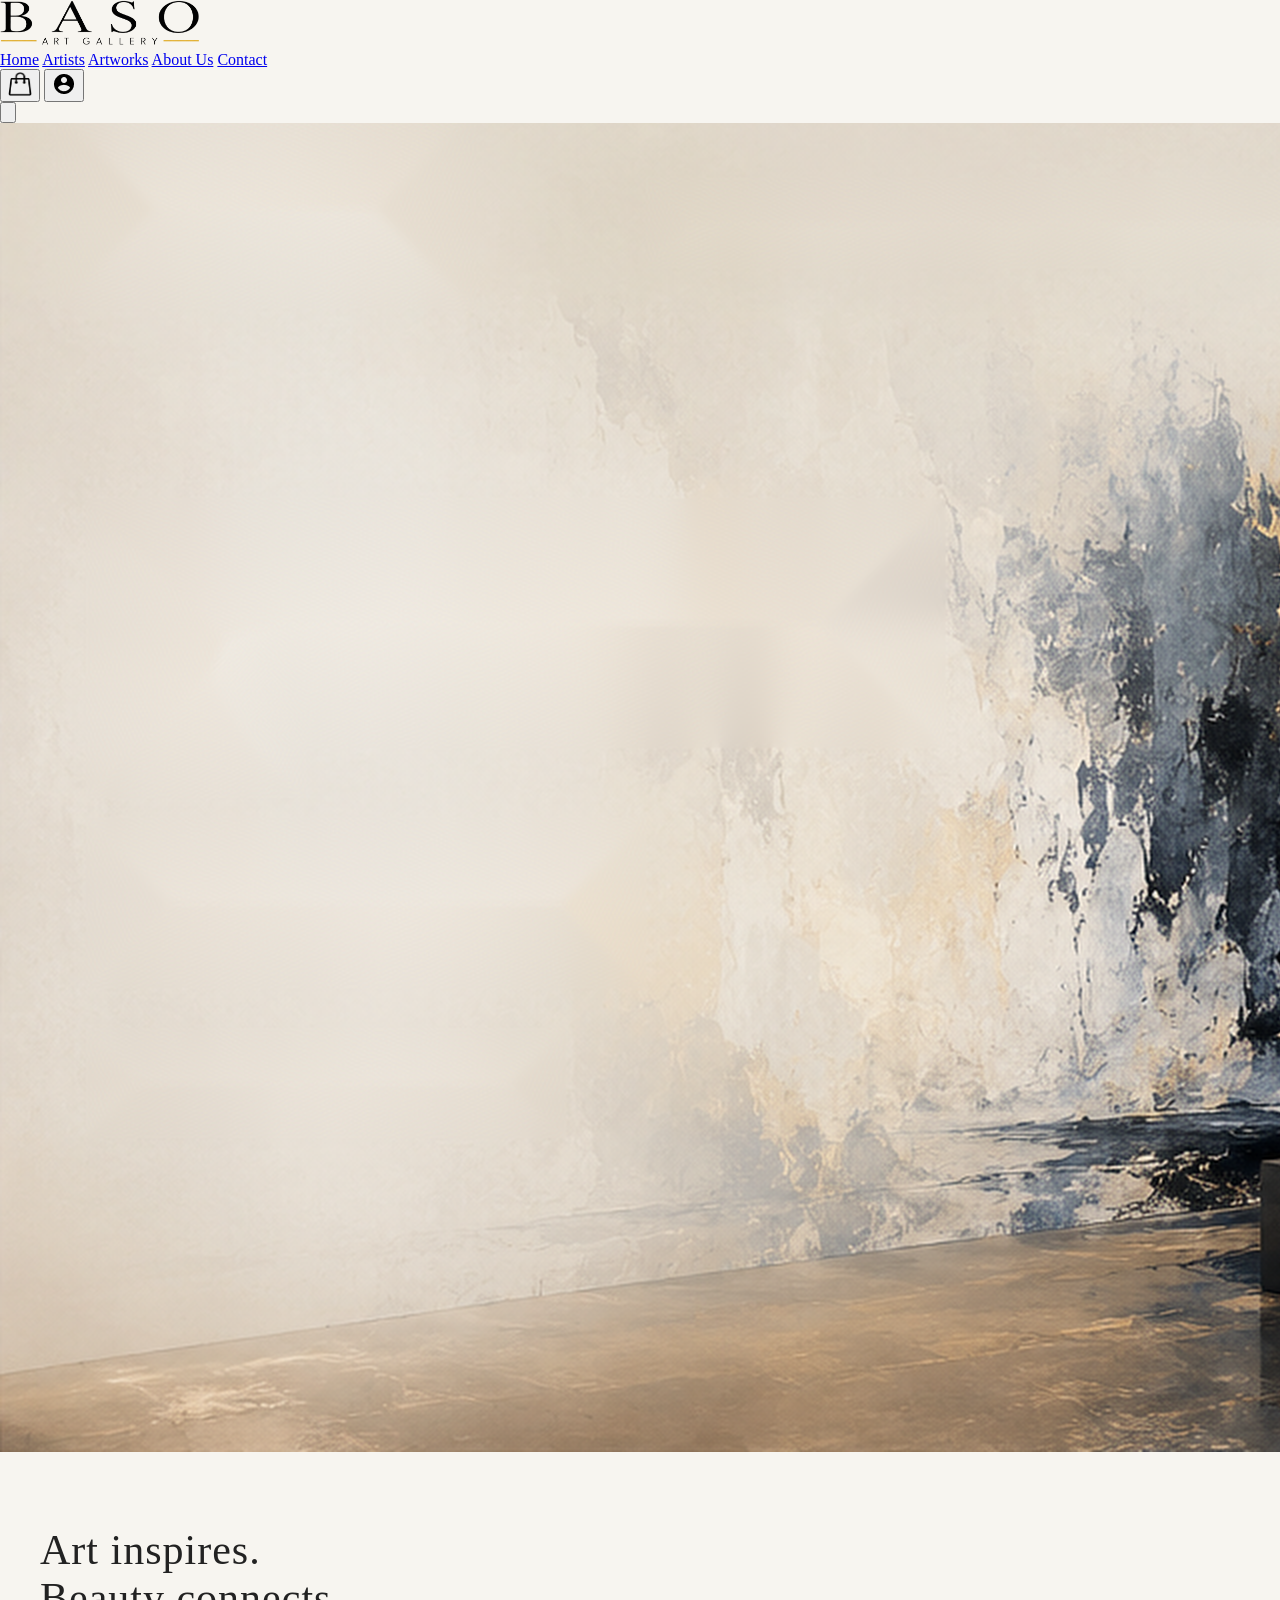
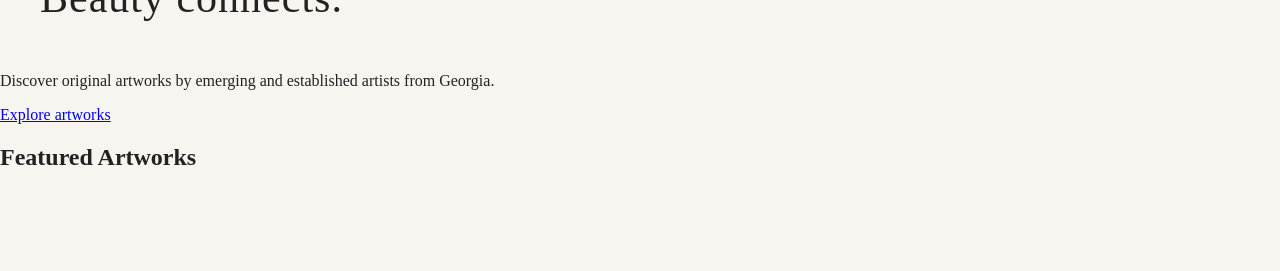
==== index.html @ 48e8dcdf "Initial commit" ====
<!DOCTYPE html>
<html lang="en">
<head>
<meta charset="UTF-8">
<meta name="viewport" content="width=device-width, initial-scale=1.0">
<title>BASO Art Gallery</title>
<link rel="stylesheet" href="styles.css">
</head>
<body>

<!-- ===== HEADER ===== -->
<header class="site-header">
  <div class="header-inner">
    <a href="#" class="logo">
      <img src="images/logo-for-light.png" width="200" alt="BASO Art Gallery Logo">
    </a>

    
    <nav class="main-nav" id="main-nav">
      <a href="#home" class="active">Home</a>
      <a href="#artists">Artists</a>
      <a href="#artworks">Artworks</a>
      <a href="#about">About Us</a>
      <a href="#contact">Contact</a>
    </nav>

    <div class="add-icons">
      <button class="shopping-cart" aria-label="View cart">
        <img src="images/shopping-bag.png" width="24" height="24" alt="Cart Icon">
      </button>
      <button class="Account" aria-label="View account">
        <img src="images/user-logo.png" width="24" height="24" alt="User Icon">
      </button>
    </div>

    <div class="header-actions">
      <button class="icon-btn menu-toggle" id="menu-toggle" aria-label="Open menu" aria-expanded="false">
        <svg viewBox="0 0 24 24" fill="none" stroke="currentColor" stroke-width="1.5"><path d="M3 6h18M3 12h18M3 18h18"/></svg>
      </button>
    </div>
  </div>
</header>


<!-- ===== HERO ===== -->
<section class="hero" id="home">
  <div class="hero-media">
    <img src="images/hero-image.png" alt="A minimalist gallery space with an abstract painting on display">
  </div>
  <div class="hero-content">
    <h1>Art inspires.<br>Beauty connects.</h1>
    <p>Discover original artworks by emerging and established artists from Georgia.</p>
    <a href="artworks.html" class="btn btn-dark">Explore artworks</a>
  </div>
</section>

<!-- ===== FEATURED ARTWORKS ===== -->
<section class="featured-artworks" id="artworks">
  <h2>Featured Artworks</h2>
  <div id="artworks-container"></div>
</section>

<script src="script.js"></script>
</body>
</html>
---- styles.css ----
:root {
  --cream:      #F5F1E9;
  --cream-dark: #EDE7DA;
  --ink:        #1C1B19;
  --ink-soft:   #4A4741;
  --line:       #DDD5C5;
  --clay:       #B5652E;
  --gold:       #C79A4B;


  --container: 1240px;
  --gap: clamp(1.5rem, 4vw, 3rem);
  --section-height: 90vh;
}

html {
  scroll-behavior: smooth;
}








/* ARTWORKS PAGE STYLES */
* {
  box-sizing: border-box;
}

body {
  margin: 0;
  background: #f7f5f0;
  color: #222;
  font-family: Georgia, "Times New Roman", serif;
}

/* PAGE */

h1 {
  max-width: 1400px;
  margin: 70px auto 50px;
  padding: 0 40px;
  font-size: 42px;
  font-weight: 400;
  letter-spacing: 1px;
}

/* ARTWORK GALLERY */

#artworks-container {
  max-width: 1400px;
  margin: 0 auto;
  padding: 0 40px 80px;

  display: grid;
  grid-template-columns: repeat(3, 1fr);
  gap: 30px 35px;
}

/* ARTWORK CARD */

.artwork-card {
  min-width: 0;
}

/* IMAGE */

.artwork-card img {
  width: 100%;
  height: 430px;
  object-fit: contain;
  display: block;

  transition: opacity 0.3s ease;
}

.artwork-card img:hover {
  opacity: 0.88;
}

/* INFORMATION */

.artwork-card h2 {
  margin: 18px 0 8px;
  font-size: 21px;
  font-weight: 400;
  line-height: 1;
}

.artwork-card p {
  margin: 4px 0;

  font-family: Arial, Helvetica, sans-serif;
  font-size: 13px;
  line-height: 1.5;
  color: #666;
}

/* PRICE */

.artwork-card p:last-child {
  margin-top: 12px;
  color: #222;
  font-size: 14px;
}

/* TABLET */

@media (max-width: 900px) {

  h1 {
    margin-top: 50px;
    padding: 0 25px;
    font-size: 36px;
  }

  #artworks-container {
    padding: 0 25px 60px;
    grid-template-columns: repeat(2, 1fr);
    gap: 50px 25px;
  }

  .artwork-card img {
    height: 380px;
  }
}

/* MOBILE */

@media (max-width: 600px) {

  h1 {
    margin: 35px 0;
    padding: 0 20px;
    font-size: 30px;
  }

  #artworks-container {
    padding: 0 20px 50px;
    grid-template-columns: 1fr;
    gap: 45px;
  }

  .artwork-card img {
    height: auto;
    max-height: none;
  }

  .artwork-card h2 {
    font-size: 20px;
  }
}
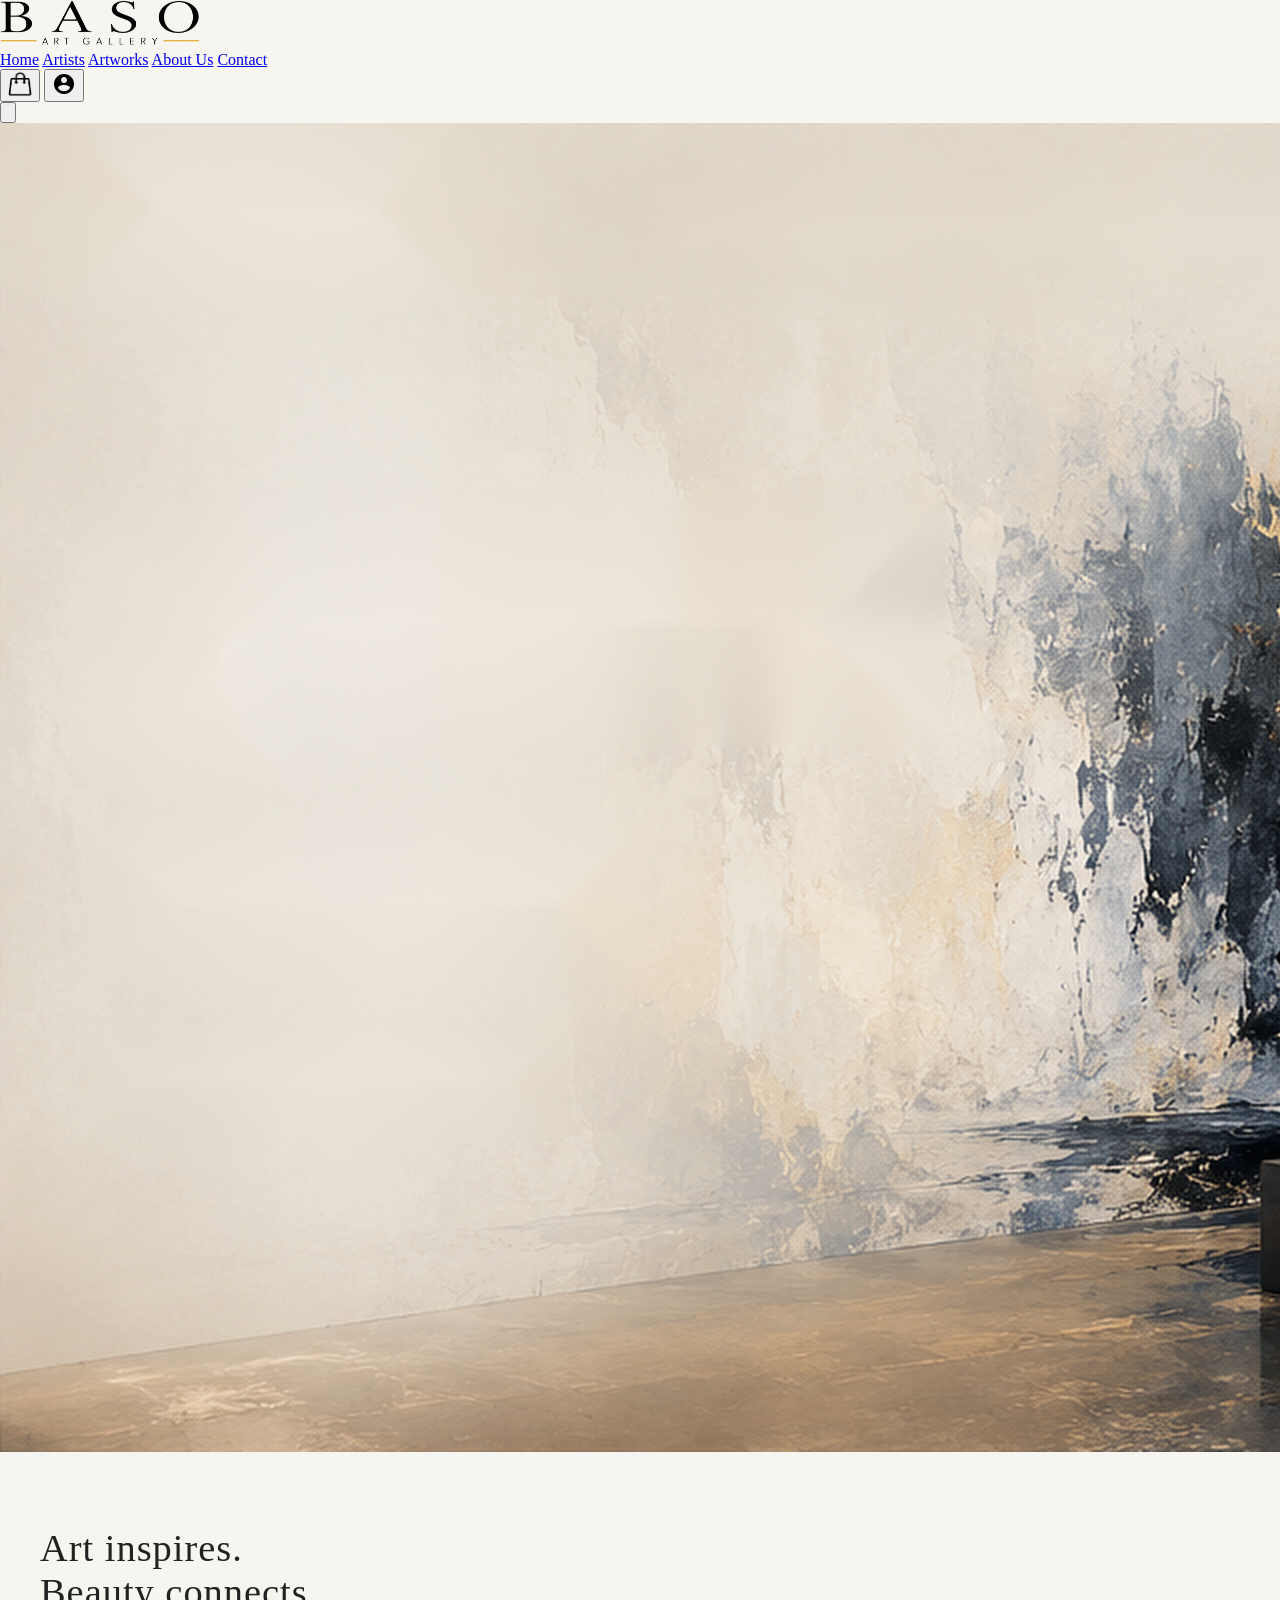
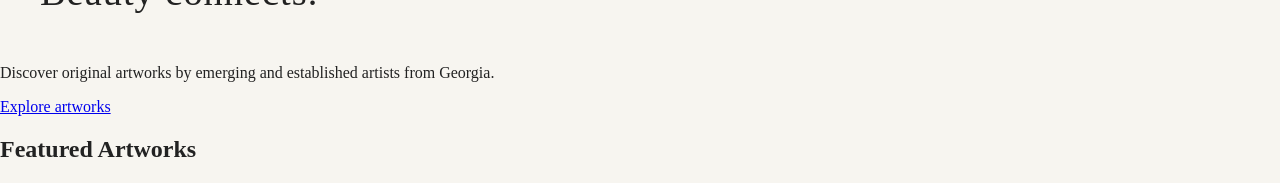
==== commit c9a7cd83: "filter container added" ====
--- a/index.html
+++ b/index.html
@@ -19,7 +19,7 @@
     <nav class="main-nav" id="main-nav">
       <a href="#home" class="active">Home</a>
       <a href="#artists">Artists</a>
-      <a href="#artworks">Artworks</a>
+      <a href="artworks.html">Artworks</a>
       <a href="#about">About Us</a>
       <a href="#contact">Contact</a>
     </nav>
--- a/styles.css
+++ b/styles.css
@@ -15,16 +15,9 @@
 
 html {
   scroll-behavior: smooth;
-}
-
-
-
-
-
-
-
-
-/* ARTWORKS PAGE STYLES */
+
+  /* ARTWORKS PAGE STYLES */
+
 * {
   box-sizing: border-box;
 }
@@ -36,54 +29,126 @@
   font-family: Georgia, "Times New Roman", serif;
 }
 
-/* PAGE */
+
+/* PAGE TITLE */
 
 h1 {
   max-width: 1400px;
   margin: 70px auto 50px;
   padding: 0 40px;
+
   font-size: 42px;
   font-weight: 400;
   letter-spacing: 1px;
 }
 
-/* ARTWORK GALLERY */
-
-#artworks-container {
+
+/* PAGE LAYOUT */
+
+.gallery-layout {
   max-width: 1400px;
   margin: 0 auto;
   padding: 0 40px 80px;
 
   display: grid;
-  grid-template-columns: repeat(3, 1fr);
-  gap: 30px 35px;
-}
+  grid-template-columns: 220px minmax(0, 1fr);
+  gap: 50px;
+}
+
+
+/* FILTER SIDEBAR */
+
+.filters {
+  padding-right: 25px;
+  border-right: 1px solid #dedbd4;
+}
+
+.filters h2 {
+  margin: 0;
+  font-size: 20px;
+  font-weight: 400;
+}
+
+.filter-group {
+  margin-top: 35px;
+}
+
+.filter-group h3 {
+  margin: 0 0 15px;
+
+  font-size: 13px;
+  font-weight: 500;
+  text-transform: uppercase;
+  letter-spacing: 0.08em;
+}
+
+.filter-group label {
+  display: flex;
+  align-items: center;
+  gap: 10px;
+
+  margin-bottom: 10px;
+
+  font-size: 14px;
+  line-height: 1.4;
+  cursor: pointer;
+}
+
+.filter-group input[type="checkbox"] {
+  width: 15px;
+  height: 15px;
+  margin: 0;
+  cursor: pointer;
+}
+
+
+/* ARTWORK GALLERY */
+
+#artworks-container {
+  min-width: 0;
+
+  columns: 3;
+  column-gap: 28px;
+}
+
 
 /* ARTWORK CARD */
 
 .artwork-card {
-  min-width: 0;
-}
+  width: 100%;
+  display: inline-block;
+
+  margin: 0 0 28px;
+
+  break-inside: avoid;
+
+  background: #faf9f6;
+  border: 1px solid #dedbd4;
+  padding: 18px;
+
+  transition: transform 0.3s ease, box-shadow 0.3s ease;
+}
+
+.artwork-card:hover {
+  transform: translateY(-5px);
+  box-shadow: 0 10px 30px rgba(0, 0, 0, 0.10);
+}
+
 
 /* IMAGE */
 
 .artwork-card img {
   width: 100%;
-  height: 430px;
-  object-fit: contain;
+  height: auto;
   display: block;
-
-  transition: opacity 0.3s ease;
-}
-
-.artwork-card img:hover {
-  opacity: 0.88;
-}
+}
+
 
 /* INFORMATION */
 
 .artwork-card h2 {
   margin: 18px 0 8px;
+
   font-size: 21px;
   font-weight: 400;
   line-height: 1;
@@ -92,63 +157,92 @@
 .artwork-card p {
   margin: 4px 0;
 
-  font-family: Arial, Helvetica, sans-serif;
   font-size: 13px;
   line-height: 1.5;
   color: #666;
 }
 
+
 /* PRICE */
 
 .artwork-card p:last-child {
   margin-top: 12px;
+
   color: #222;
   font-size: 14px;
 }
 
-/* TABLET */
-
-@media (max-width: 900px) {
-
-  h1 {
-    margin-top: 50px;
-    padding: 0 25px;
-    font-size: 36px;
+
+
+/* RESPONSIVE DESIGN */
+
+#artworks-container {
+  columns: 3;
+  column-gap: 28px;
+}
+
+
+/* FLUID TYPOGRAPHY */
+
+h1 {
+  font-size: clamp(30px, 3vw, 42px);
+}
+
+.filters h2 {
+  font-size: clamp(17px, 1.8vw, 20px);
+}
+
+.filter-group h3 {
+  font-size: clamp(11px, 1.1vw, 13px);
+}
+
+.filter-group label {
+  font-size: clamp(12px, 1.2vw, 14px);
+}
+
+.artwork-card h2 {
+  font-size: clamp(17px, 1.8vw, 21px);
+}
+
+.artwork-card p {
+  font-size: clamp(11px, 1.1vw, 13px);
+}
+
+.artwork-card p:last-child {
+  font-size: clamp(12px, 1.2vw, 14px);
+}
+
+
+/* MEDIUM SCREENS */
+
+@media (max-width: 1100px) {
+
+  .gallery-layout {
+    grid-template-columns: 190px minmax(0, 1fr);
+    gap: 30px;
+    padding: 0 25px 60px;
   }
 
   #artworks-container {
-    padding: 0 25px 60px;
-    grid-template-columns: repeat(2, 1fr);
-    gap: 50px 25px;
-  }
-
-  .artwork-card img {
-    height: 380px;
-  }
-}
-
-/* MOBILE */
-
-@media (max-width: 600px) {
-
-  h1 {
-    margin: 35px 0;
-    padding: 0 20px;
-    font-size: 30px;
+    columns: 2;
+    column-gap: 24px;
+  }
+
+}
+
+
+/* SMALL SCREENS */
+
+@media (max-width: 750px) {
+
+  .gallery-layout {
+    grid-template-columns: 160px minmax(0, 1fr);
+    gap: 20px;
+    padding: 0 20px 50px;
   }
 
   #artworks-container {
-    padding: 0 20px 50px;
-    grid-template-columns: 1fr;
-    gap: 45px;
-  }
-
-  .artwork-card img {
-    height: auto;
-    max-height: none;
-  }
-
-  .artwork-card h2 {
-    font-size: 20px;
-  }
+    columns: 1;
+  }
+
 }
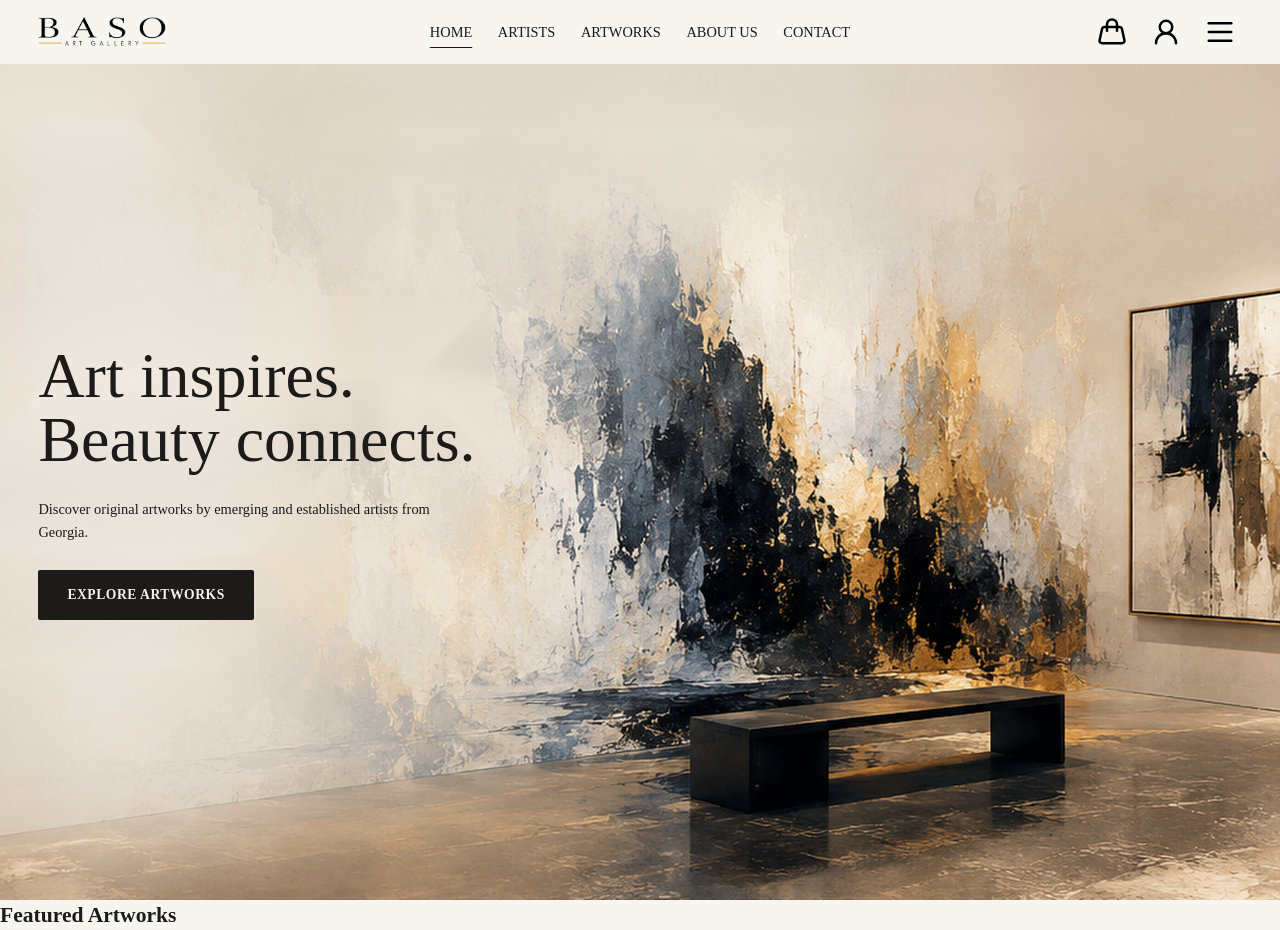
==== commit d956b4db: "Hero section improved" ====
--- a/index.html
+++ b/index.html
@@ -11,48 +11,74 @@
 <!-- ===== HEADER ===== -->
 <header class="site-header">
   <div class="header-inner">
-    <a href="#" class="logo">
-      <img src="images/logo-for-light.png" width="200" alt="BASO Art Gallery Logo">
+
+    <a href="index.html" class="logo">
+      <img src="images/logo-for-light.png" alt="BASO Art Gallery Logo">
     </a>
 
-    
     <nav class="main-nav" id="main-nav">
-      <a href="#home" class="active">Home</a>
-      <a href="#artists">Artists</a>
+      <a href="index.html" class="active">Home</a>
+      <a href="artists.html">Artists</a>
       <a href="artworks.html">Artworks</a>
-      <a href="#about">About Us</a>
-      <a href="#contact">Contact</a>
+      <a href="about.html">About Us</a>
+      <a href="contact.html">Contact</a>
     </nav>
 
-    <div class="add-icons">
-      <button class="shopping-cart" aria-label="View cart">
-        <img src="images/shopping-bag.png" width="24" height="24" alt="Cart Icon">
-      </button>
-      <button class="Account" aria-label="View account">
-        <img src="images/user-logo.png" width="24" height="24" alt="User Icon">
-      </button>
-    </div>
+  <div class="header-actions">
 
-    <div class="header-actions">
-      <button class="icon-btn menu-toggle" id="menu-toggle" aria-label="Open menu" aria-expanded="false">
-        <svg viewBox="0 0 24 24" fill="none" stroke="currentColor" stroke-width="1.5"><path d="M3 6h18M3 12h18M3 18h18"/></svg>
-      </button>
-    </div>
+  <button class="icon-btn shopping-cart" aria-label="View cart">
+    <img src="images/shopping-bag.svg" alt="">
+  </button>
+
+  <button class="icon-btn account" aria-label="View account">
+    <img src="images/user-logo.svg" alt="">
+  </button>
+
+  <button
+    class="icon-btn menu-toggle"
+    id="menu-toggle"
+    aria-label="Open menu"
+    aria-expanded="false"
+  >
+    <img src="images/toggle.svg" alt="">
+  </button>
+
+</div>
   </div>
 </header>
 
 
 <!-- ===== HERO ===== -->
+ 
 <section class="hero" id="home">
+
   <div class="hero-media">
-    <img src="images/hero-image.png" alt="A minimalist gallery space with an abstract painting on display">
+    <img
+      src="images/hero-image.png"
+      alt="A minimalist gallery space with an abstract painting on display"
+    >
   </div>
+
   <div class="hero-content">
-    <h1>Art inspires.<br>Beauty connects.</h1>
-    <p>Discover original artworks by emerging and established artists from Georgia.</p>
-    <a href="artworks.html" class="btn btn-dark">Explore artworks</a>
+
+    <div class="container">
+
+      <h1>Art inspires.<br>Beauty connects.</h1>
+
+      <p>
+        Discover original artworks by emerging and established artists from Georgia.
+      </p>
+
+      <a href="artworks.html" class="btn btn-dark">
+        Explore artworks
+      </a>
+
+    </div>
+
   </div>
+
 </section>
+
 
 <!-- ===== FEATURED ARTWORKS ===== -->
 <section class="featured-artworks" id="artworks">
--- a/styles.css
+++ b/styles.css
@@ -1,248 +1,689 @@
+/* ========================================
+   ROOT VARIABLES
+   ======================================== */
+
 :root {
-  --cream:      #F5F1E9;
+
+  /* COLORS */
+
+  --cream: #F5F1E9;
   --cream-dark: #EDE7DA;
-  --ink:        #1C1B19;
-  --ink-soft:   #4A4741;
-  --line:       #DDD5C5;
-  --clay:       #B5652E;
-  --gold:       #C79A4B;
-
-
-  --container: 1240px;
-  --gap: clamp(1.5rem, 4vw, 3rem);
-  --section-height: 90vh;
-}
+  --ink: #1C1B19;
+  --ink-soft: #4A4741;
+  --line: #DDD5C5;
+  --clay: #B5652E;
+  --gold: #C79A4B;
+
+
+  /* LAYOUT */
+
+  --container: 1390px;
+
+  --page-padding: clamp(20px, 3vw, 40px);
+
+  --section-gap: clamp(40px, 6vw, 90px);
+
+  --gap: clamp(16px, 2vw, 30px);
+
+  --header-height: clamp(60px, 5vw, 70px);
+
+
+  /* TYPOGRAPHY */
+
+  --font-xs: clamp(0.7rem, 0.75vw, 0.8rem);
+  --font-sm: clamp(0.8rem, 0.9vw, 0.95rem);
+  --font-md: clamp(0.9rem, 1vw, 1.1rem);
+  --font-lg: clamp(1.15rem, 1.6vw, 1.5rem);
+  --font-xl: clamp(1.8rem, 3vw, 2.6rem);
+  --font-hero: clamp(2.4rem, 5vw, 4.5rem);
+
+
+  /* LINE HEIGHT */
+
+  --line-tight: 1;
+  --line-normal: 1.4;
+  --line-relaxed: 1.6;
+
+
+  /* LETTER SPACING */
+
+  --tracking-normal: 0;
+  --tracking-wide: 0.08em;
+
+}
+
+
+/* ========================================
+   GLOBAL RESET
+   ======================================== */
 
 html {
+  box-sizing: border-box;
   scroll-behavior: smooth;
-
-  /* ARTWORKS PAGE STYLES */
-
-* {
-  box-sizing: border-box;
-}
-
+}
+
+*,
+*::before,
+*::after {
+  box-sizing: inherit;
+}
+
+html,
 body {
   margin: 0;
+  padding: 0;
+  width: 100%;
+}
+
+body {
+  min-height: 100vh;
+  overflow-x: hidden;
+  padding-top: var(--header-height);
+
   background: #f7f5f0;
-  color: #222;
+  color: var(--ink);
+
   font-family: Georgia, "Times New Roman", serif;
-}
-
-
-/* PAGE TITLE */
+  font-size: var(--font-md);
+  line-height: var(--line-normal);
+}
+
+img,
+picture,
+video,
+canvas,
+svg {
+  display: block;
+  max-width: 100%;
+}
+
+button,
+input,
+textarea,
+select {
+  font: inherit;
+}
+
+button {
+  cursor: pointer;
+}
+
+a {
+  color: inherit;
+}
+
+h1,
+h2,
+h3,
+h4,
+h5,
+h6,
+p {
+  margin: 0;
+}
+
+
+/* ========================================
+   HEADER
+   ======================================== */
+
+.site-header {
+  position: fixed;
+
+  top: 0;
+  left: 0;
+
+  width: 100%;
+
+  z-index: 1000;
+
+  background: #f7f5f0;
+}
+
+.header-inner {
+  display: grid;
+
+  grid-template-columns: 1fr auto 1fr;
+
+  align-items: center;
+
+  width: 100%;
+  max-width: var(--container);
+
+  min-height: var(--header-height);
+
+  margin: 0 auto;
+
+  padding-inline: var(--page-padding);
+}
+
+
+/* ----------------------------------------
+   LOGO
+   ---------------------------------------- */
+
+.logo img {
+  width: clamp(120px, 10vw, 150px);
+  height: auto;
+}
+
+
+/* ----------------------------------------
+   NAVIGATION
+   ---------------------------------------- */
+
+.main-nav {
+  display: flex;
+
+  justify-self: center;
+
+  gap: clamp(18px, 2vw, 30px);
+}
+
+.main-nav a {
+  font-size: var(--font-md);
+
+  text-transform: uppercase;
+  text-decoration: none;
+
+  color: var(--ink);
+
+  text-underline-offset: 10px;
+
+  line-height: var(--line-tight);
+}
+
+.main-nav a:hover,
+.main-nav a.active {
+  text-decoration: underline;
+}
+
+
+/* ----------------------------------------
+   HEADER ACTIONS
+   ---------------------------------------- */
+
+.header-actions {
+  display: flex;
+
+  align-items: center;
+  justify-content: flex-end;
+
+  gap: 10px;
+}
+
+.icon-btn {
+  width: 44px;
+  height: 44px;
+
+  padding: 0;
+
+  border: none;
+
+  background: transparent;
+
+  outline: none;
+
+  display: flex;
+  align-items: center;
+  justify-content: center;
+}
+
+.icon-btn img {
+  width: 30px;
+  height: 30px;
+}
+
+
+/* ========================================
+   HERO
+   ======================================== */
+
+.hero {
+  position: relative;
+  width: 100%;
+  height: calc(100vh - var(--header-height));
+  overflow: hidden;
+}
+
+.hero-media {
+  position: absolute;
+  inset: 0;
+}
+
+.hero-media img {
+  width: 100%;
+  height: 100%;
+  object-fit: cover;
+}
+
+
+/* HERO TEXT BOX */
+.container {
+  width: 100%;
+  max-width: var(--container);
+  margin: 0 auto;
+  padding-inline: var(--page-padding);
+}
+
+.hero-content {
+  position: absolute;
+  inset: 0;
+
+  z-index: 1;
+
+  display: flex;
+  align-items: center;
+}
+
+.hero-content .container {
+  display: flex;
+  flex-direction: column;
+  align-items: flex-start;
+  gap: clamp(16px, 2vw, 28px);
+}
+
+.hero-content h1 {
+  margin: 0;
+  padding: 0;
+
+  font-size: var(--font-hero);
+  font-weight: 400;
+  line-height: var(--line-tight);
+}
+
+.hero-content p {
+  max-width: 400px;
+
+  margin: 0;
+  padding: 0;
+
+  font-size: var(--font-md);
+  line-height: var(--line-relaxed);
+}
+
+/* BUTTON */
+
+.hero-content .btn {
+  margin: 0 !important;
+}
+
+
+/* ========================================
+   BUTTON DESIGN
+   ======================================== */
+
+/* Base button — shared by ALL buttons */
+.btn {
+  display: inline-flex;
+
+  align-items: center;
+  gap: 0.5rem;
+
+  padding: 0.9rem 1.75rem;
+
+  font-size: 0.85rem;
+  font-weight: 600;
+
+  letter-spacing: 0.04em;
+  text-transform: uppercase;
+
+  border-radius: 2px;
+  border: 1px solid transparent;
+
+  transition:
+    background 0.2s ease,
+    color 0.2s ease,
+    border-color 0.2s ease;
+  text-decoration: none;
+}
+
+
+/* ----------------------------------------
+   DARK BUTTON
+   Main / primary button
+   ---------------------------------------- */
+
+.btn-dark {
+  background: var(--ink);
+  color: var(--cream);
+}
+
+.btn-dark:hover {
+  background: #000;
+}
+
+
+/* ----------------------------------------
+   OUTLINE BUTTON
+   Gold outline
+   ---------------------------------------- */
+
+.btn-outline {
+  border-color: var(--gold);
+  color: var(--cream);
+}
+
+.btn-outline:hover {
+  background: rgba(199, 154, 75, 0.15);
+}
+
+
+/* ----------------------------------------
+   LIGHT OUTLINE BUTTON
+   Transparent gold outline
+   ---------------------------------------- */
+
+.btn-outline-light {
+  width: fit-content;
+
+  background: transparent;
+
+  border-color: var(--gold);
+  color: var(--cream);
+}
+
+.btn-outline-light:hover {
+  background: rgba(199, 154, 75, 0.15);
+}
+
+
+/* ----------------------------------------
+   BUTTON PRESS EFFECT
+   Applies to ALL buttons
+   ---------------------------------------- */
+
+.btn:active {
+  transform: translateY(4px);
+
+  box-shadow:
+    0 1px 0 #000,
+    0 3px 6px rgba(0, 0, 0, 0.15);
+}
+
+
+
+
+
+
+
+/* ========================================
+   ARTWORKS PAGE
+   ======================================== */
+
+
+/* ----------------------------------------
+   PAGE TITLE
+   ---------------------------------------- */
 
 h1 {
   max-width: 1400px;
-  margin: 70px auto 50px;
-  padding: 0 40px;
-
-  font-size: 42px;
+
+  margin: clamp(20px, 3vw, 30px) auto
+          clamp(30px, 4vw, 50px);
+
+  padding-inline: var(--page-padding);
+
+  font-size: var(--font-xl);
+
   font-weight: 400;
-  letter-spacing: 1px;
-}
-
-
-/* PAGE LAYOUT */
+
+  line-height: var(--line-tight);
+
+  letter-spacing: var(--tracking-normal);
+}
+
+
+/* ========================================
+   PAGE LAYOUT
+   ======================================== */
 
 .gallery-layout {
-  max-width: 1400px;
+  width: 100%;
+
+  max-width: var(--container);
+
   margin: 0 auto;
-  padding: 0 40px 80px;
+
+  padding-inline: var(--page-padding);
 
   display: grid;
+
   grid-template-columns: 220px minmax(0, 1fr);
-  gap: 50px;
-}
-
-
-/* FILTER SIDEBAR */
+
+  gap: clamp(24px, 3vw, 50px);
+}
+
+
+/* ========================================
+   FILTER SIDEBAR
+   ======================================== */
 
 .filters {
+  min-width: 0;
+
   padding-right: 25px;
+
   border-right: 1px solid #dedbd4;
 }
 
-.filters h2 {
-  margin: 0;
-  font-size: 20px;
-  font-weight: 400;
-}
-
 .filter-group {
-  margin-top: 35px;
+  margin-top: clamp(24px, 2.5vw, 35px);
 }
 
 .filter-group h3 {
-  margin: 0 0 15px;
-
-  font-size: 13px;
+  margin: 0 0 clamp(10px, 1.2vw, 15px);
+
+  font-size: var(--font-xs);
+
   font-weight: 500;
+
   text-transform: uppercase;
-  letter-spacing: 0.08em;
+
+  letter-spacing: var(--tracking-wide);
+
+  line-height: var(--line-normal);
 }
 
 .filter-group label {
   display: flex;
+
   align-items: center;
+
   gap: 10px;
 
   margin-bottom: 10px;
 
-  font-size: 14px;
-  line-height: 1.4;
+  font-size: var(--font-sm);
+
+  line-height: var(--line-normal);
+
   cursor: pointer;
 }
 
 .filter-group input[type="checkbox"] {
   width: 15px;
   height: 15px;
+
   margin: 0;
+
   cursor: pointer;
 }
 
 
-/* ARTWORK GALLERY */
+/* ========================================
+   ARTWORK GALLERY
+   ======================================== */
 
 #artworks-container {
   min-width: 0;
 
-  columns: 3;
-  column-gap: 28px;
-}
-
-
-/* ARTWORK CARD */
+  display: grid;
+
+  grid-template-columns:
+    repeat(3, minmax(0, 1fr));
+
+  gap: var(--gap);
+}
+
+
+/* ========================================
+   ARTWORK CARD
+   ======================================== */
 
 .artwork-card {
   width: 100%;
-  display: inline-block;
-
-  margin: 0 0 28px;
-
-  break-inside: avoid;
 
   background: #faf9f6;
+
   border: 1px solid #dedbd4;
-  padding: 18px;
-
-  transition: transform 0.3s ease, box-shadow 0.3s ease;
+
+  padding: clamp(12px, 1.3vw, 18px);
+
+  transition:
+    transform 0.3s ease,
+    box-shadow 0.3s ease;
 }
 
 .artwork-card:hover {
   transform: translateY(-5px);
-  box-shadow: 0 10px 30px rgba(0, 0, 0, 0.10);
-}
-
-
-/* IMAGE */
+
+  box-shadow:
+    0 10px 30px rgba(0, 0, 0, 0.10);
+}
+
+
+/* ----------------------------------------
+   ARTWORK IMAGE
+   ---------------------------------------- */
 
 .artwork-card img {
   width: 100%;
   height: auto;
+
   display: block;
 }
 
 
-/* INFORMATION */
+/* ----------------------------------------
+   ARTWORK INFORMATION
+   ---------------------------------------- */
 
 .artwork-card h2 {
-  margin: 18px 0 8px;
-
-  font-size: 21px;
+  margin:
+    clamp(14px, 1.5vw, 18px)
+    0
+    8px;
+
+  font-size: var(--font-lg);
+
   font-weight: 400;
-  line-height: 1;
+
+  line-height: var(--line-tight);
 }
 
 .artwork-card p {
   margin: 4px 0;
 
-  font-size: 13px;
-  line-height: 1.5;
+  font-size: var(--font-xs);
+
+  line-height: var(--line-normal);
+
   color: #666;
 }
 
 
-/* PRICE */
+/* ----------------------------------------
+   PRICE
+   ---------------------------------------- */
 
 .artwork-card p:last-child {
   margin-top: 12px;
 
-  color: #222;
-  font-size: 14px;
-}
-
-
-
-/* RESPONSIVE DESIGN */
-
-#artworks-container {
-  columns: 3;
-  column-gap: 28px;
-}
-
-
-/* FLUID TYPOGRAPHY */
-
-h1 {
-  font-size: clamp(30px, 3vw, 42px);
-}
-
-.filters h2 {
-  font-size: clamp(17px, 1.8vw, 20px);
-}
-
-.filter-group h3 {
-  font-size: clamp(11px, 1.1vw, 13px);
-}
-
-.filter-group label {
-  font-size: clamp(12px, 1.2vw, 14px);
-}
-
-.artwork-card h2 {
-  font-size: clamp(17px, 1.8vw, 21px);
-}
-
-.artwork-card p {
-  font-size: clamp(11px, 1.1vw, 13px);
-}
-
-.artwork-card p:last-child {
-  font-size: clamp(12px, 1.2vw, 14px);
-}
-
-
-/* MEDIUM SCREENS */
-
-@media (max-width: 1100px) {
+  color: var(--ink);
+
+  font-size: var(--font-sm);
+}
+
+
+/* ========================================
+   RESPONSIVE DESIGN
+   ======================================== */
+
+
+/* ----------------------------------------
+   TABLET / MEDIUM SCREENS
+   ---------------------------------------- */
+
+@media (max-width: 900px) {
+
+  /* HEADER */
+
+  .main-nav {
+    display: none;
+  }
+
+  .header-inner {
+    grid-template-columns: 1fr auto;
+  }
+
+  .header-actions {
+    justify-self: end;
+  }
+
+  .menu-toggle {
+    display: flex;
+  }
+
+
+  /* ARTWORK LAYOUT */
 
   .gallery-layout {
-    grid-template-columns: 190px minmax(0, 1fr);
-    gap: 30px;
-    padding: 0 25px 60px;
-  }
+    grid-template-columns:
+      180px minmax(0, 1fr);
+
+    gap: 24px;
+
+    padding-inline: 20px;
+
+    padding-bottom: 60px;
+  }
+
+
+  /* ARTWORK GRID */
 
   #artworks-container {
-    columns: 2;
-    column-gap: 24px;
-  }
-
-}
-
-
-/* SMALL SCREENS */
-
-@media (max-width: 750px) {
+    grid-template-columns:
+      repeat(2, minmax(0, 1fr));
+
+    gap: 24px;
+  }
+
+}
+
+
+/* ----------------------------------------
+   MOBILE / SMALL SCREENS
+   ---------------------------------------- */
+
+@media (max-width: 650px) {
 
   .gallery-layout {
-    grid-template-columns: 160px minmax(0, 1fr);
+    grid-template-columns:
+      140px minmax(0, 1fr);
+
+    gap: 16px;
+
+    padding-inline: 14px;
+
+    padding-bottom: 50px;
+  }
+
+
+  #artworks-container {
+    grid-template-columns: 1fr;
+
     gap: 20px;
-    padding: 0 20px 50px;
-  }
-
-  #artworks-container {
-    columns: 1;
   }
 
 }
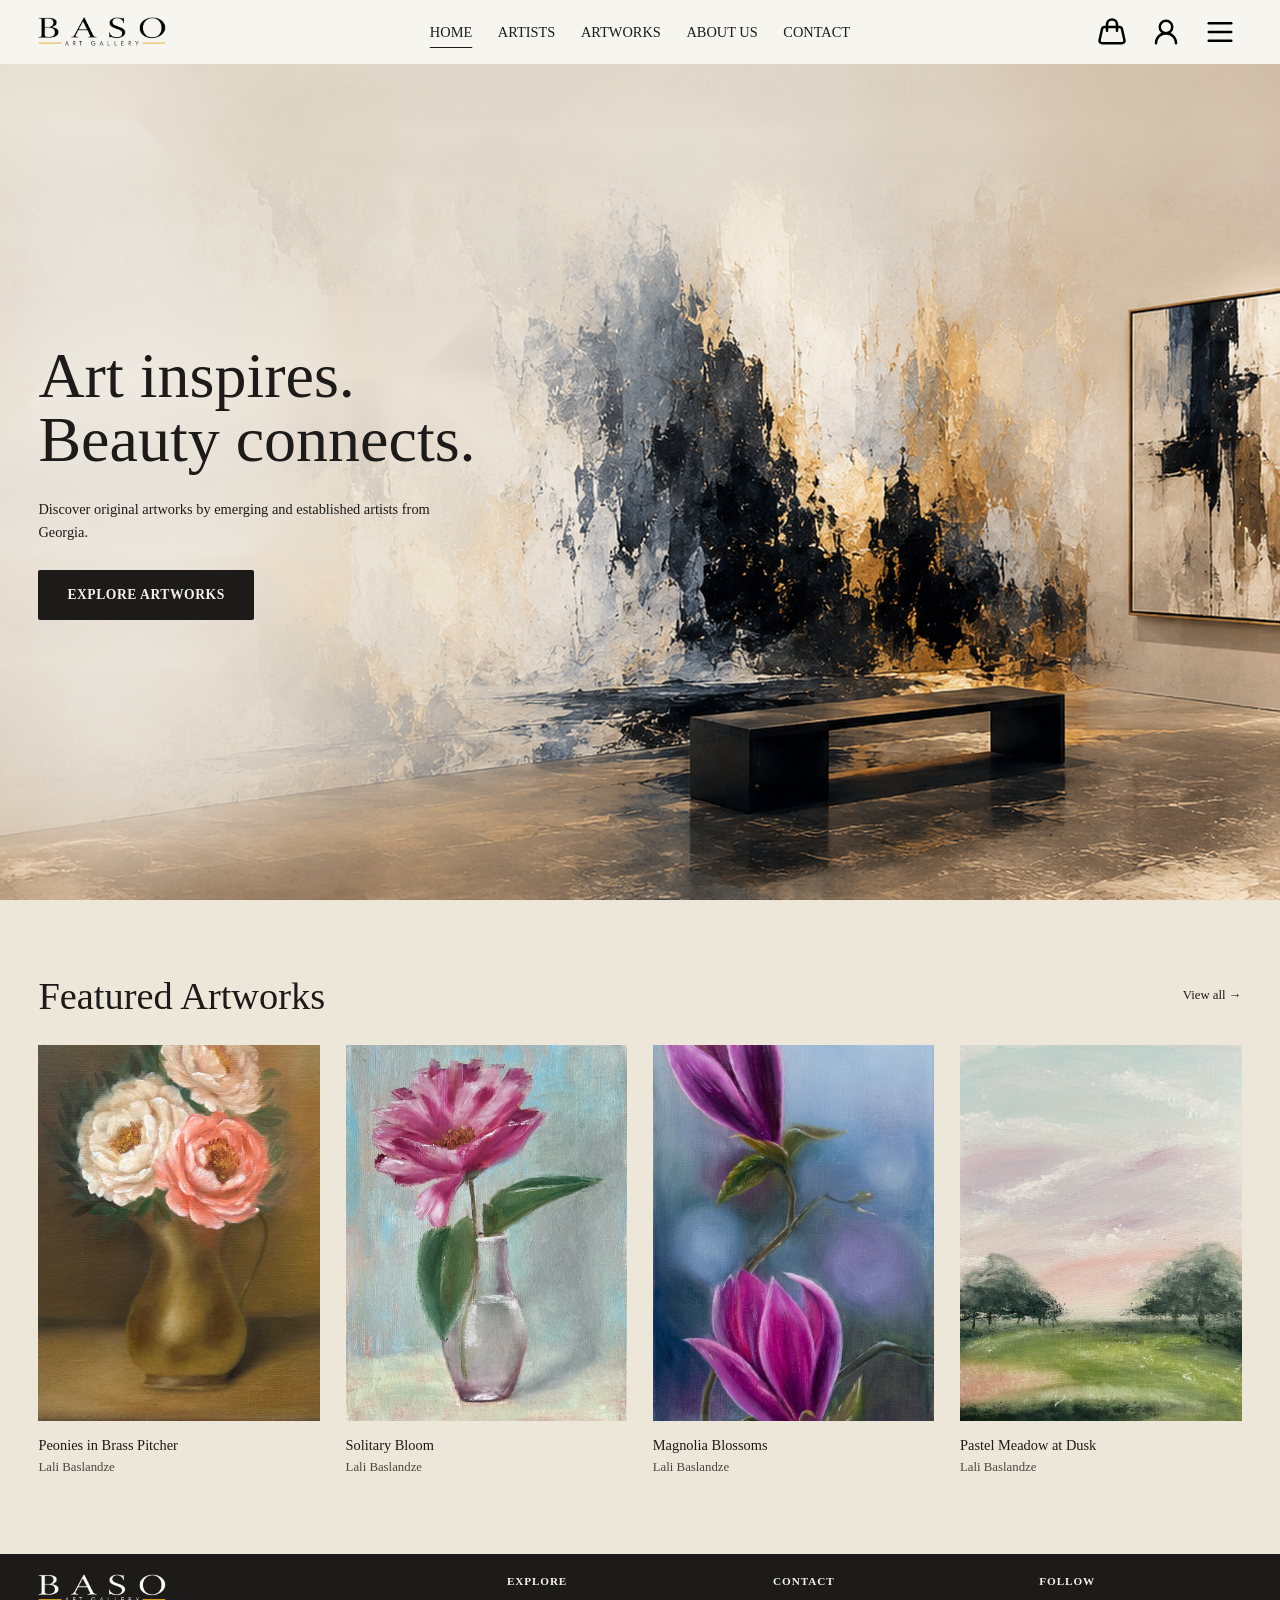
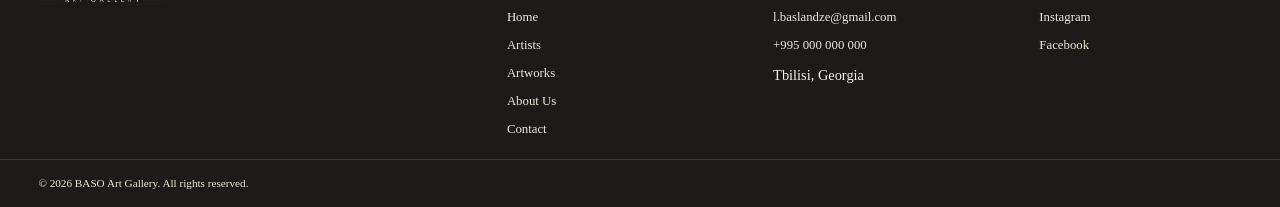
==== commit 71666e6c: "მოდულებად ჩაშლა" ====
--- a/index.html
+++ b/index.html
@@ -80,12 +80,88 @@
 </section>
 
 
-<!-- ===== FEATURED ARTWORKS ===== -->
-<section class="featured-artworks" id="artworks">
-  <h2>Featured Artworks</h2>
-  <div id="artworks-container"></div>
+<section class="featured-artworks">
+
+  <div class="container">
+
+    <div class="section-header">
+      <h2>Featured Artworks</h2>
+
+      <a href="artworks.html" class="view-all">
+        View all →
+      </a>
+    </div>
+
+    <div id="featured-artworks-container"></div>
+
+  </div>
+
 </section>
 
-<script src="script.js"></script>
+
+
+
+
+<!-- ===== FOOTER ===== -->
+
+<footer class="site-footer">
+  <div class="container footer-inner">
+    <div class="footer-brand">
+      <a href="index.html" class="logo">
+      <img
+        src="images/logo-for-dark.png" alt="BASO Art Gallery">
+      </a>
+    </div>
+
+
+    <div class="footer-column">
+      <h3>Explore</h3>
+
+      <a href="index.html">Home</a>
+      <a href="artists.html">Artists</a>
+      <a href="artworks.html">Artworks</a>
+      <a href="about.html">About Us</a>
+      <a href="contact.html">Contact</a>
+    </div>
+
+
+    <div class="footer-column">
+      <h3>Contact</h3>
+      <a href="mailto:l.baslandze@gmail.com"> l.baslandze@gmail.com </a>
+      <a href="tel:+995000000000"> +995 000 000 000 </a>
+      <p>Tbilisi, Georgia</p>
+    </div>
+
+
+    <div class="footer-column">
+      <h3>Follow</h3>
+      <a href="https://www.instagram.com/l.baslandze">Instagram</a>
+      <a href="https://www.facebook.com/lalibaso">Facebook</a>
+    </div>
+
+  </div>
+
+
+  <div class="footer-bottom">
+    <div class="container">
+      <p>
+        © 2026 BASO Art Gallery. All rights reserved.
+      </p>
+    </div>
+  </div>
+</footer>
+
+
+
+
+
+
+  <!-- JAVASCRIPT FILES -->
+<script src="js/data.js"></script>
+<script src="js/home.js"></script>
+<script src="js/artworks.js"></script>
+<script src="js/script.js"></script>
+
+
 </body>
 </html>
--- a/styles.css
+++ b/styles.css
@@ -517,34 +517,28 @@
 
 #artworks-container {
   min-width: 0;
-
   display: grid;
-
-  grid-template-columns:
-    repeat(3, minmax(0, 1fr));
-
+  grid-template-columns: repeat(3, minmax(0, 1fr));
   gap: var(--gap);
-}
-
-
-/* ========================================
-   ARTWORK CARD
-   ======================================== */
+  align-items: start;
+}
 
 .artwork-card {
   width: 100%;
-
   background: #faf9f6;
-
   border: 1px solid #dedbd4;
-
   padding: clamp(12px, 1.3vw, 18px);
-
   transition:
     transform 0.3s ease,
     box-shadow 0.3s ease;
 }
 
+.artworks-column {
+  display: flex;
+  flex-direction: column;
+  gap: 40px;
+}
+
 .artwork-card:hover {
   transform: translateY(-5px);
 
@@ -553,59 +547,223 @@
 }
 
 
-/* ----------------------------------------
-   ARTWORK IMAGE
-   ---------------------------------------- */
-
 .artwork-card img {
   width: 100%;
   height: auto;
-
   display: block;
 }
 
-
-/* ----------------------------------------
-   ARTWORK INFORMATION
-   ---------------------------------------- */
 
 .artwork-card h2 {
   margin:
     clamp(14px, 1.5vw, 18px)
     0
     8px;
-
   font-size: var(--font-lg);
-
   font-weight: 400;
-
   line-height: var(--line-tight);
 }
 
 .artwork-card p {
   margin: 4px 0;
-
   font-size: var(--font-xs);
-
   line-height: var(--line-normal);
-
   color: #666;
 }
 
-
-/* ----------------------------------------
-   PRICE
-   ---------------------------------------- */
 
 .artwork-card p:last-child {
   margin-top: 12px;
-
   color: var(--ink);
-
   font-size: var(--font-sm);
 }
 
 
+
+
+
+
+/* ========================================
+   FEATURED ARTWORKS 
+   ======================================== */
+
+.featured-artworks {
+  width: 100%;
+  background-color: var(--cream-dark);
+  padding-block: var(--section-gap);
+}
+
+.featured-artworks .section-header {
+  display: flex;
+  align-items: center;
+  justify-content: space-between;
+  margin-bottom: 30px;
+}
+
+.featured-artworks .section-header h2 {
+  margin: 0;
+  font-size: var(--font-xl);
+  font-weight: 400;
+  line-height: var(--line-tight);
+}
+
+.featured-artworks .view-all {
+  display: inline-flex;
+  align-items: center;
+  gap: 8px;
+  margin-left: auto;
+  color: var(--ink);
+  font-size: var(--font-sm);
+  text-decoration: none;
+}
+
+
+/* FEATURED ARTWORK GRID */
+
+#featured-artworks-container {
+  display: grid;
+  grid-template-columns: repeat(4, 1fr);
+  gap: var(--gap);
+}
+
+
+
+
+.featured-artwork-card {
+  display: block;
+  color: var(--ink);
+  text-decoration: none;
+}
+
+
+
+.featured-artwork-card img {
+  display: block;
+  width: 100%;
+  aspect-ratio: 3 / 4;
+  object-fit: cover;
+
+  transition:
+    opacity 0.3s ease,
+    transform 0.5s ease;
+}
+
+
+
+.featured-artwork-card:hover img {
+  opacity: 0.9;
+  transform: scale(1.015);
+}
+
+
+
+.featured-artwork-card h3 {
+  margin: 14px 0 4px;
+
+  font-size: var(--font-md);
+  font-weight: 400;
+  line-height: var(--line-normal);
+}
+
+
+
+.featured-artwork-card p {
+  margin: 0;
+
+  font-size: var(--font-sm);
+  line-height: var(--line-normal);
+
+  color: var(--ink-soft);
+}
+
+
+
+
+
+/* ========================================
+   FOOTER
+   ======================================== */
+
+.site-footer {
+  margin-top: 0;
+  background: var(--ink);
+  color: var(--cream);
+}
+
+
+/* FOOTER CONTENT */
+
+.footer-inner {
+  display: grid;
+  grid-template-columns: 2fr 1fr 1fr 1fr;
+  gap: clamp(20px, 5vw, 80px);
+  padding-block: 20px;
+}
+
+
+/* BRAND */
+
+.footer-brand img {
+  width: clamp(120px, 10vw, 150px);
+  height: auto;
+  margin-bottom: 20px;
+}
+
+.footer-brand p {
+  max-width: 320px;
+  margin: 0;
+  font-size: var(--font-sm);
+  line-height: var(--line-relaxed);
+  color: var(--cream-dark);
+}
+
+
+/* FOOTER COLUMNS */
+
+.footer-column {
+  display: flex;
+  flex-direction: column;
+  align-items: flex-start;
+  gap: 10px;
+}
+
+.footer-column h3 {
+  margin: 0 0 10px;
+  font-size: var(--font-xs);
+  font-weight: 600;
+  text-transform: uppercase;
+  letter-spacing: var(--tracking-wide);
+}
+
+.footer-column a {
+  margin: 0;
+  font-size: var(--font-sm);
+  line-height: var(--line-normal);
+  color: var(--cream-dark);
+  text-decoration: none;
+}
+
+.footer-column a:hover {
+  color: var(--gold);
+}
+
+
+/* FOOTER BOTTOM */
+
+.footer-bottom {
+  border-top: 1px solid rgba(245, 241, 233, 0.15);
+  padding-block: 16px;
+}
+
+.footer-bottom p {
+  margin: 0;
+  font-size: var(--font-xs);
+  color: var(--cream-dark);
+}
+
+
+
+
 /* ========================================
    RESPONSIVE DESIGN
    ======================================== */
@@ -617,11 +775,8 @@
 
 @media (max-width: 900px) {
 
-  /* HEADER */
-
-  .main-nav {
-    display: none;
-  }
+
+  .main-nav {display: none;}
 
   .header-inner {
     grid-template-columns: 1fr auto;
@@ -635,8 +790,12 @@
     display: flex;
   }
 
-
-  /* ARTWORK LAYOUT */
+    .footer-inner {
+    grid-template-columns: 1fr;
+  }
+
+
+
 
   .gallery-layout {
     grid-template-columns:
@@ -650,7 +809,7 @@
   }
 
 
-  /* ARTWORK GRID */
+
 
   #artworks-container {
     grid-template-columns:
@@ -658,7 +817,6 @@
 
     gap: 24px;
   }
-
 }
 
 
@@ -685,5 +843,14 @@
 
     gap: 20px;
   }
+ 
+  
+    .featured-artworks .section-header {
+    margin-bottom: 24px;
+  }
+
+  #featured-artworks-container {
+    grid-template-columns: 1fr;
+  }
 
 }
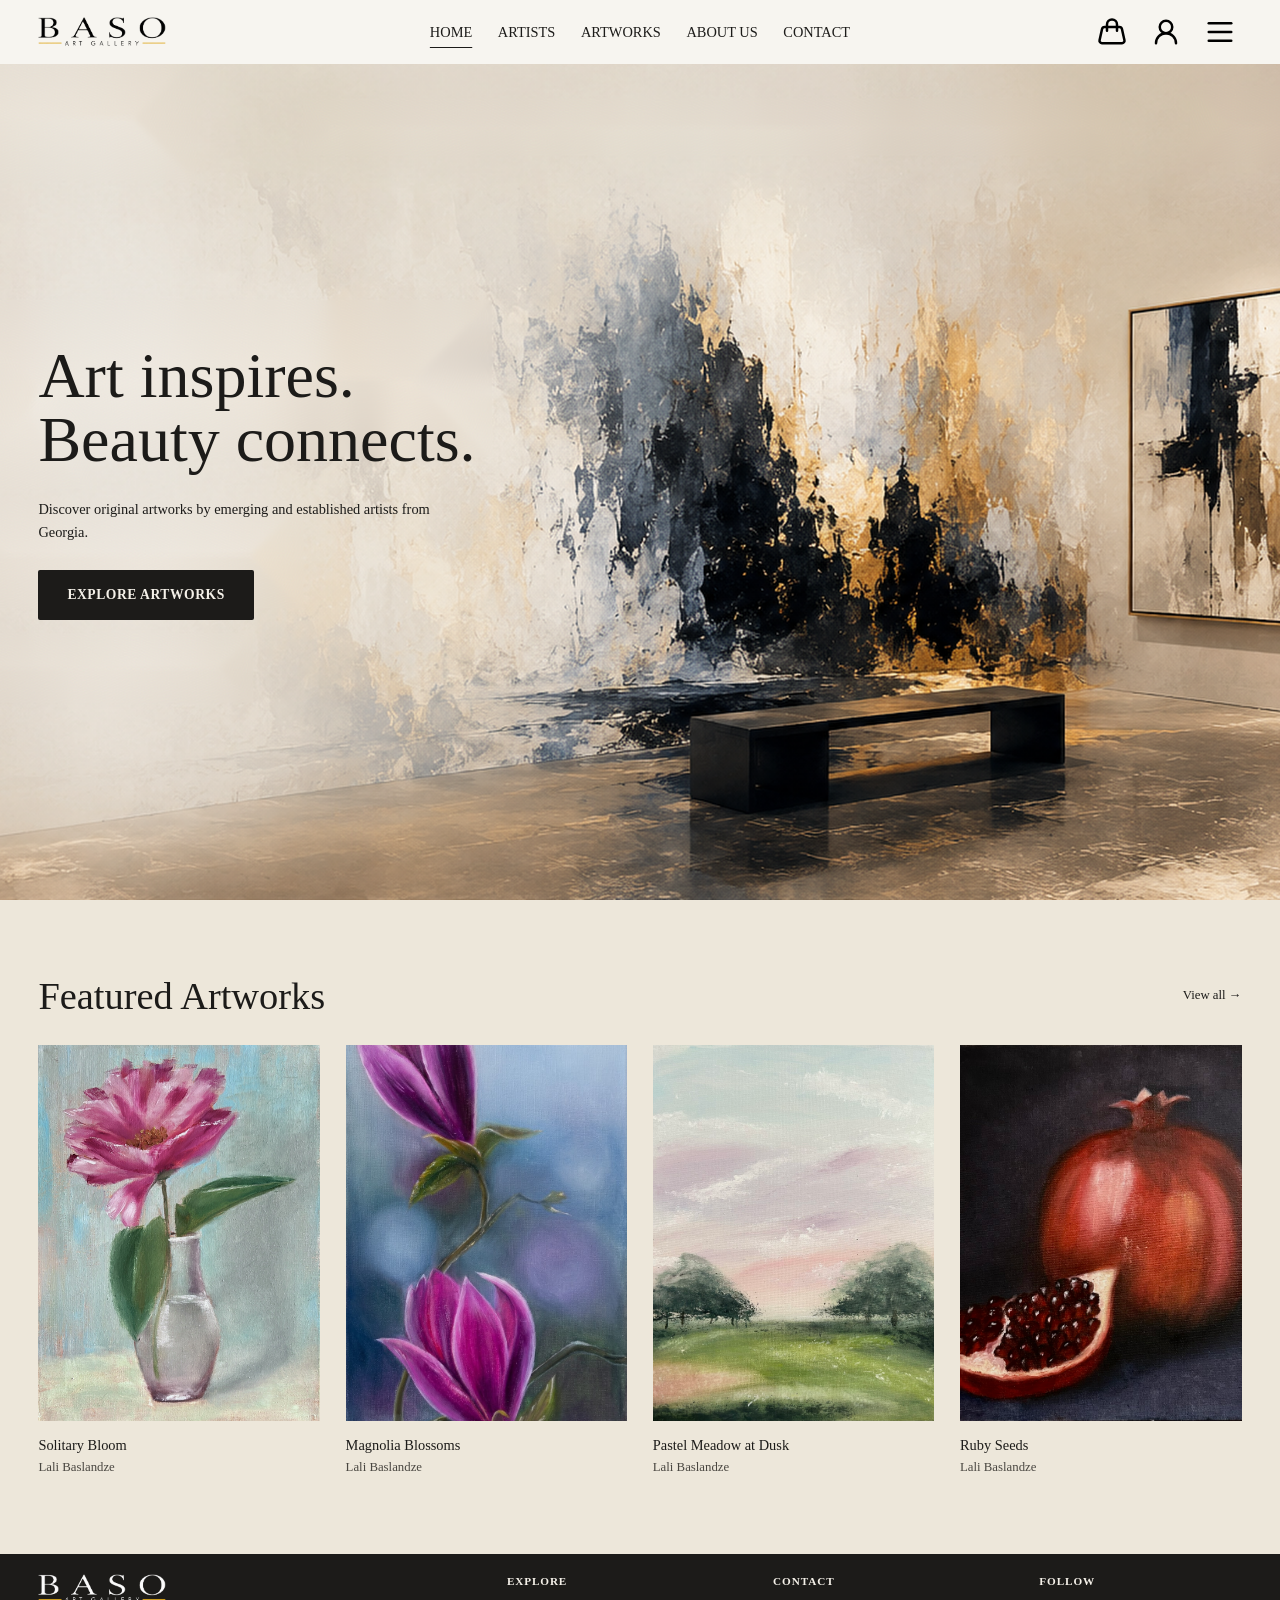
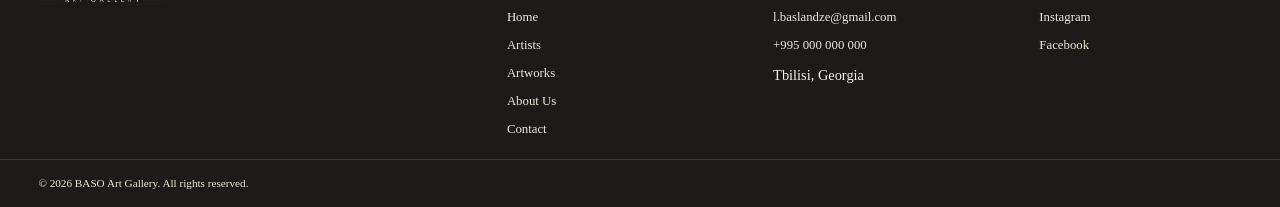
==== commit 6ac7fc69: "მოდულებად ჩაშლა" ====
--- a/index.html
+++ b/index.html
@@ -102,56 +102,86 @@
 
 
 
-<!-- ===== FOOTER ===== -->
+ <!-- ===== FOOTER ===== -->
 
-<footer class="site-footer">
-  <div class="container footer-inner">
-    <div class="footer-brand">
-      <a href="index.html" class="logo">
-      <img
-        src="images/logo-for-dark.png" alt="BASO Art Gallery">
-      </a>
+  <footer class="site-footer">
+
+    <div class="container footer-inner">
+
+      <div class="footer-brand">
+
+        <a href="index.html" class="logo">
+
+          <img
+            src="images/logo-for-dark.png"
+            alt="BASO Art Gallery"
+          >
+
+        </a>
+
+      </div>
+
+
+      <div class="footer-column">
+
+        <h3>Explore</h3>
+
+        <a href="index.html">Home</a>
+        <a href="artists.html">Artists</a>
+        <a href="artworks.html">Artworks</a>
+        <a href="about.html">About Us</a>
+        <a href="contact.html">Contact</a>
+
+      </div>
+
+
+      <div class="footer-column">
+
+        <h3>Contact</h3>
+
+        <a href="mailto:l.baslandze@gmail.com">
+          l.baslandze@gmail.com
+        </a>
+
+        <a href="tel:+995000000000">
+          +995 000 000 000
+        </a>
+
+        <p>Tbilisi, Georgia</p>
+
+      </div>
+
+
+      <div class="footer-column">
+
+        <h3>Follow</h3>
+
+        <a href="https://www.instagram.com/l.baslandze">
+          Instagram
+        </a>
+
+        <a href="https://www.facebook.com/lalibaso">
+          Facebook
+        </a>
+
+      </div>
+
     </div>
 
 
-    <div class="footer-column">
-      <h3>Explore</h3>
+    <div class="footer-bottom">
 
-      <a href="index.html">Home</a>
-      <a href="artists.html">Artists</a>
-      <a href="artworks.html">Artworks</a>
-      <a href="about.html">About Us</a>
-      <a href="contact.html">Contact</a>
+      <div class="container">
+
+        <p>
+          © 2026 BASO Art Gallery. All rights reserved.
+        </p>
+
+      </div>
+
     </div>
 
-
-    <div class="footer-column">
-      <h3>Contact</h3>
-      <a href="mailto:l.baslandze@gmail.com"> l.baslandze@gmail.com </a>
-      <a href="tel:+995000000000"> +995 000 000 000 </a>
-      <p>Tbilisi, Georgia</p>
-    </div>
-
-
-    <div class="footer-column">
-      <h3>Follow</h3>
-      <a href="https://www.instagram.com/l.baslandze">Instagram</a>
-      <a href="https://www.facebook.com/lalibaso">Facebook</a>
-    </div>
-
-  </div>
-
-
-  <div class="footer-bottom">
-    <div class="container">
-      <p>
-        © 2026 BASO Art Gallery. All rights reserved.
-      </p>
-    </div>
-  </div>
-</footer>
-
-
+  </footer>
 
 
 
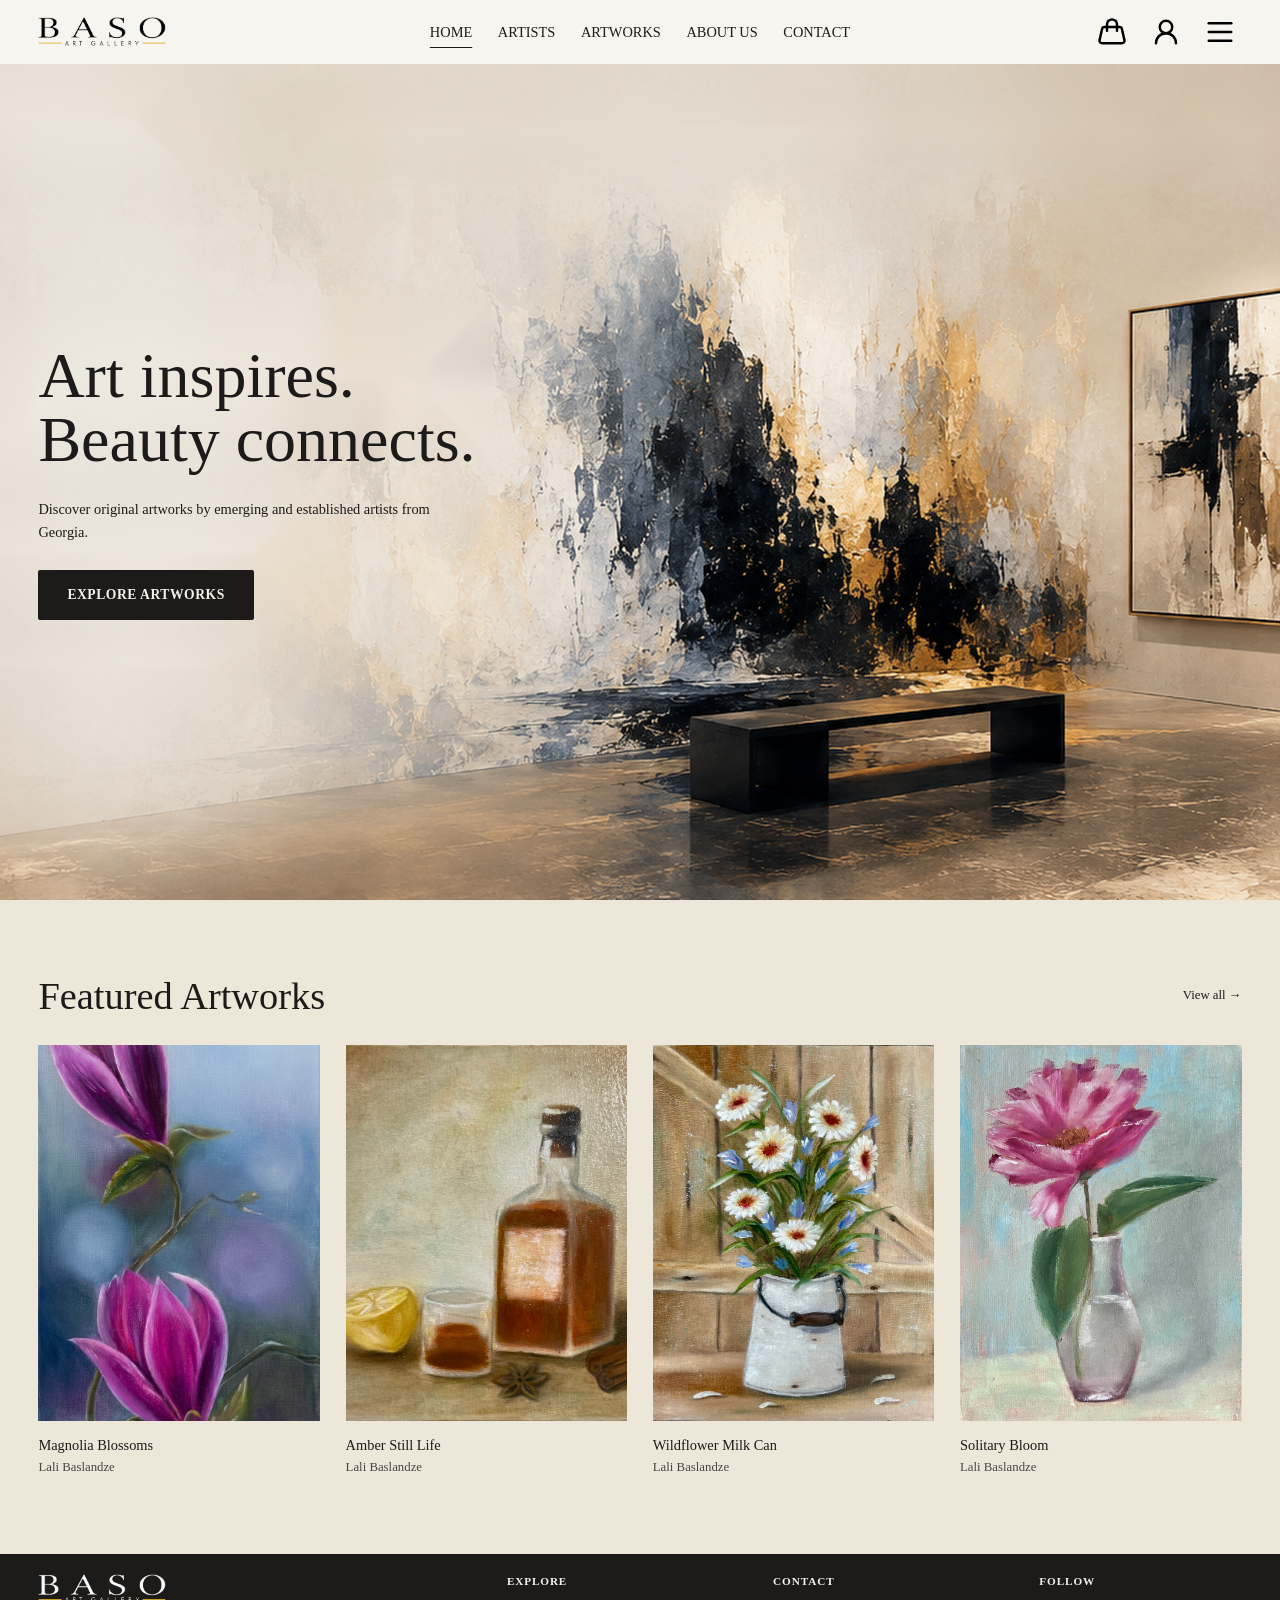
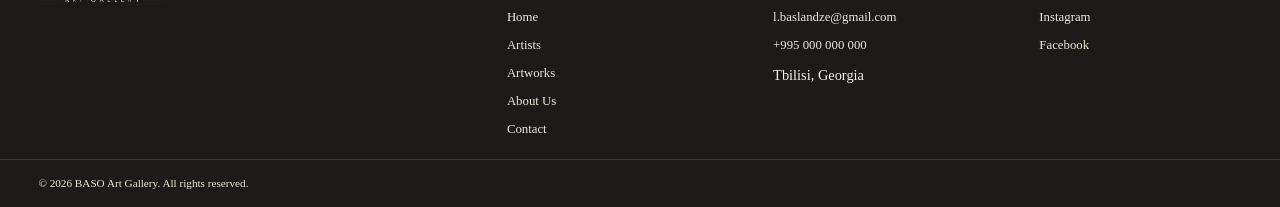
==== commit 19dec3a5: "Update index.html" ====
--- a/index.html
+++ b/index.html
@@ -46,6 +46,8 @@
 </div>
   </div>
 </header>
+
+
 
 
 <!-- ===== HERO ===== -->
